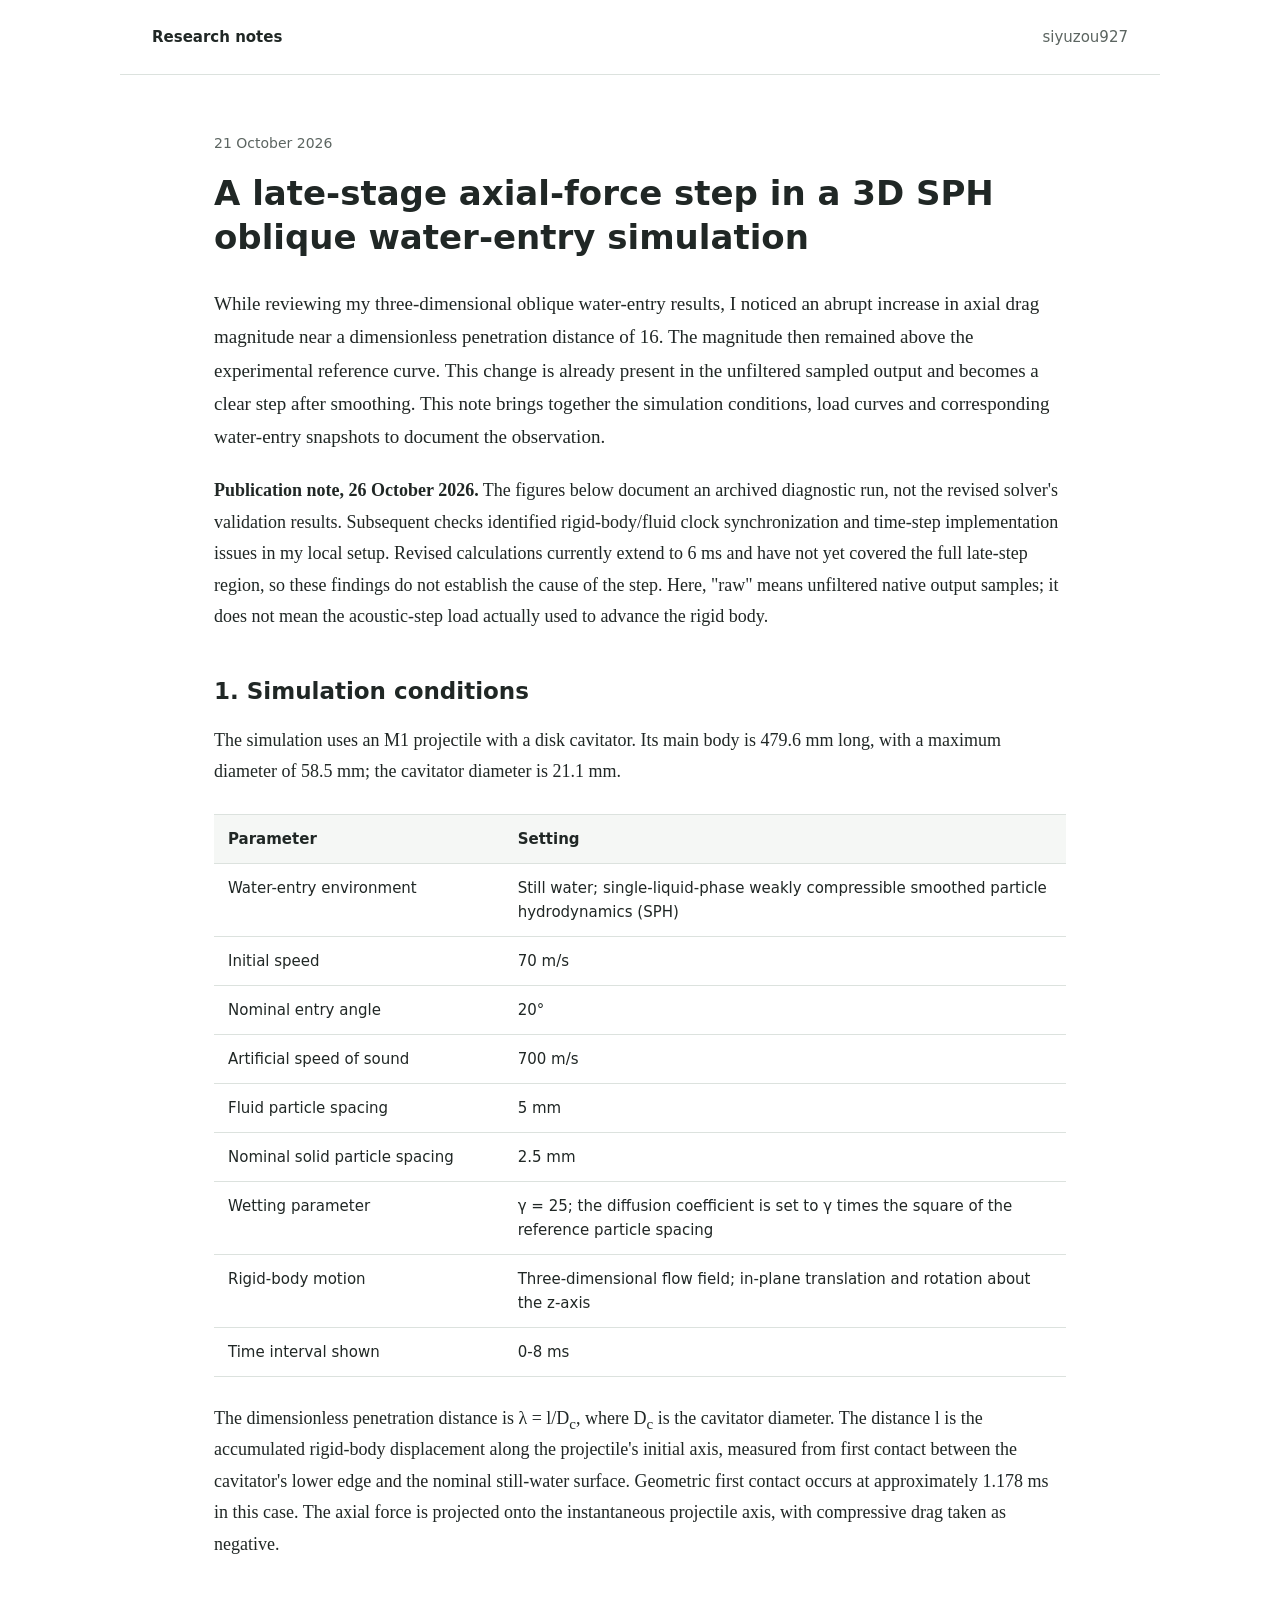
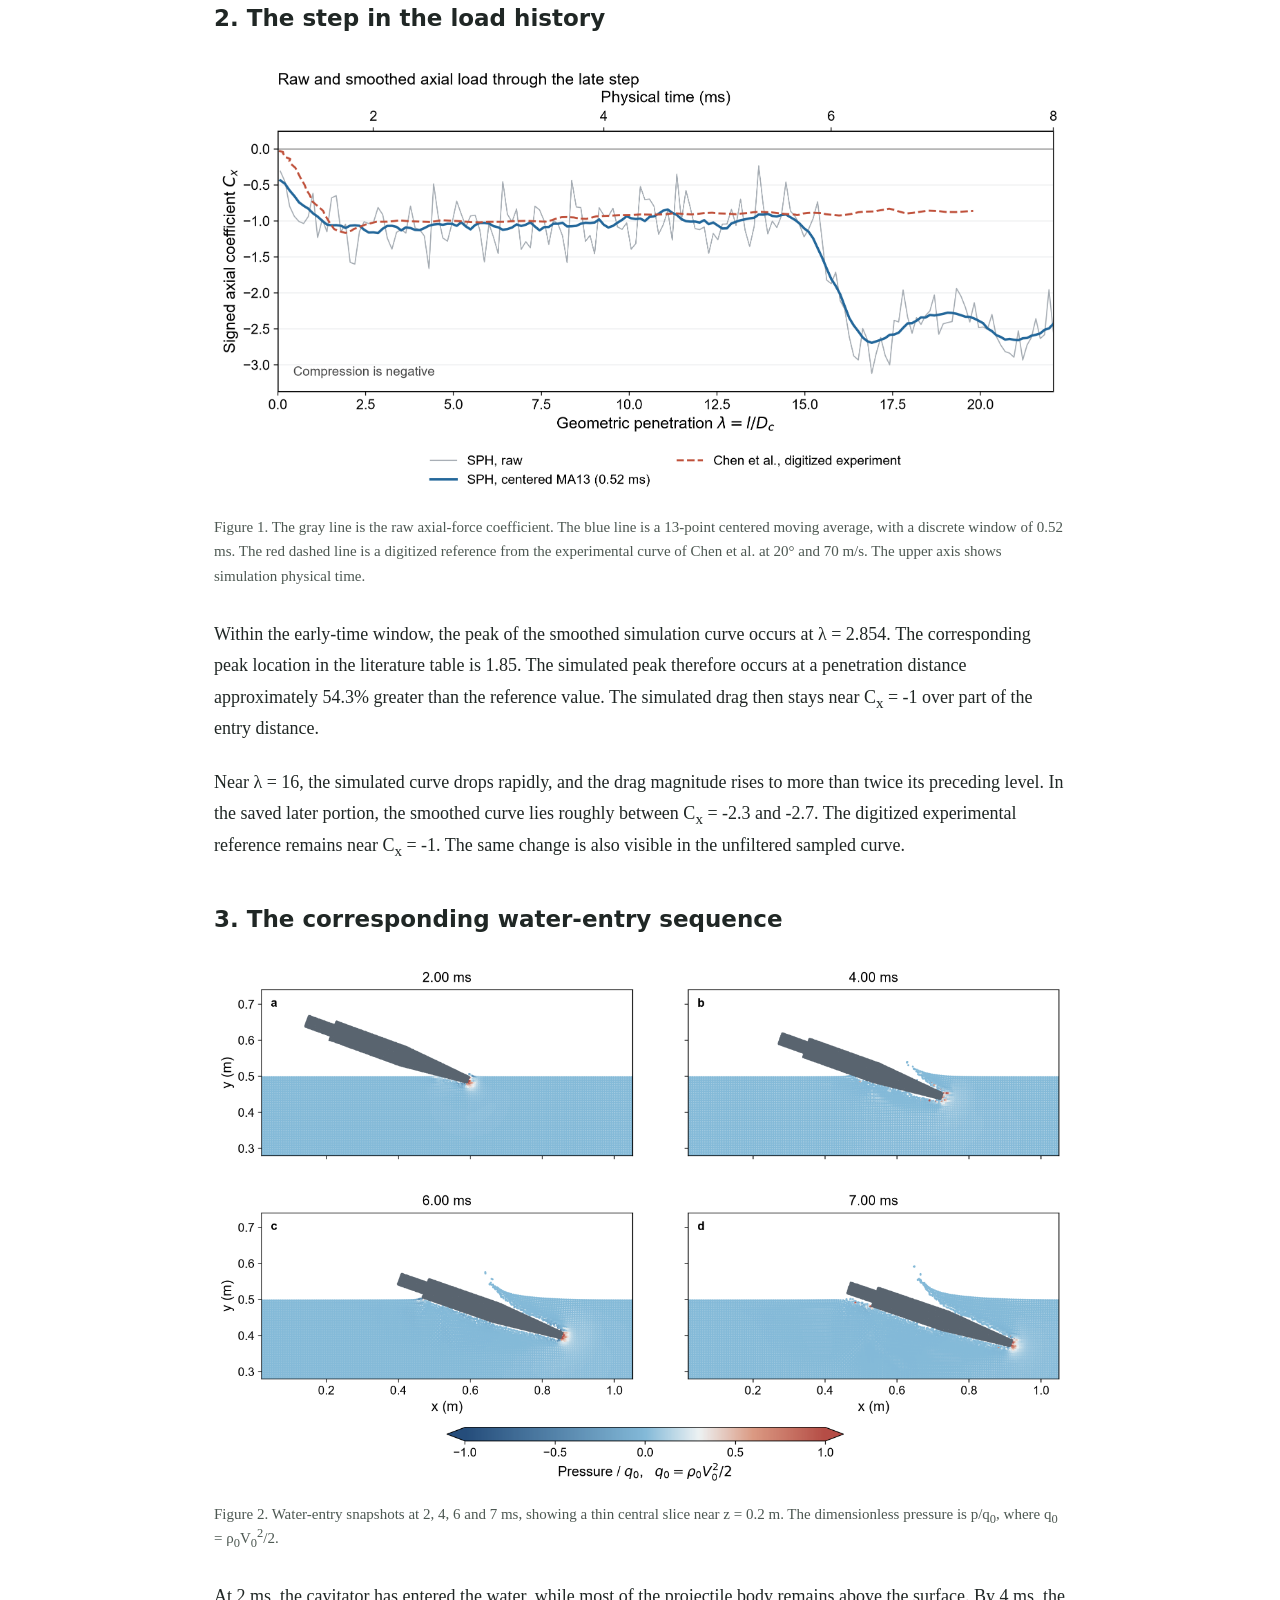
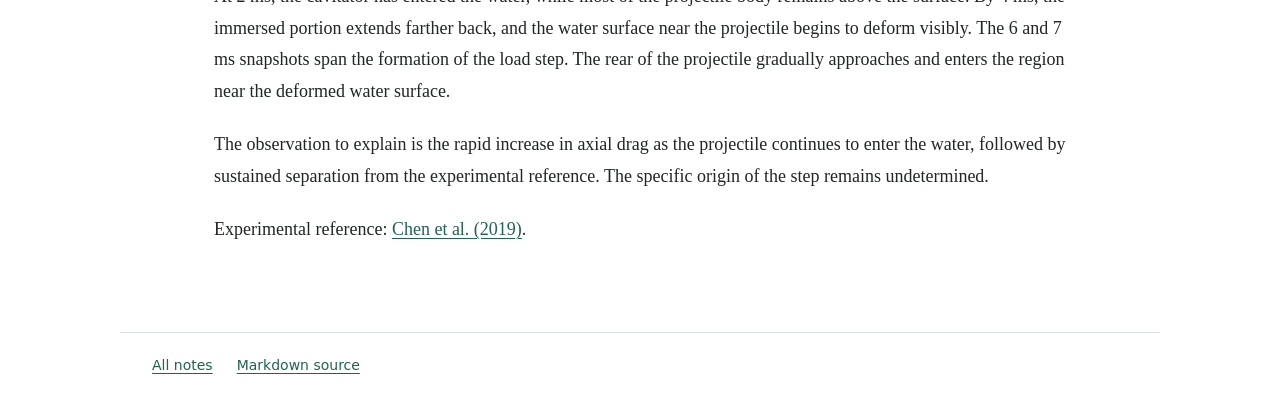
==== posts/2026-10-21-axial-force-step.html @ 776e1f94 "Publish reviewed research note on the archived 3D axial-force step" ====
<!-- Generated by tools/build.mjs; edit Markdown, site.json or the builder. -->
<!doctype html>
<html lang="en">
<head>
  <meta charset="utf-8">
  <meta name="viewport" content="width=device-width, initial-scale=1">
  <meta name="description" content="A late increase in axial drag near λ = 16, recorded alongside the simulation conditions and water-entry snapshots. The origin of the step remains undetermined.">
  <title>A late-stage axial-force step in a 3D SPH oblique water-entry simulation | siyuzou927</title>
  <link rel="stylesheet" href="../assets/style.css">
</head>
<body>
  <a class="skip-link" href="#main">Skip to content</a>
  <header class="site-header"><a class="site-name" href="../index.html">Research notes</a><span class="account">siyuzou927</span></header>
  <main id="main" tabindex="-1"><article class="article"><header><time class="meta" datetime="2026-10-21">21 October 2026</time><h1>A late-stage axial-force step in a 3D SPH oblique water-entry simulation</h1></header>
<p>While reviewing my three-dimensional oblique water-entry results, I noticed an abrupt increase in axial drag magnitude near a dimensionless penetration distance of 16. The magnitude then remained above the experimental reference curve. This change is already present in the unfiltered sampled output and becomes a clear step after smoothing. This note brings together the simulation conditions, load curves and corresponding water-entry snapshots to document the observation.</p>
<p><strong>Publication note, 26 October 2026.</strong> The figures below document an archived diagnostic run, not the revised solver&#39;s validation results. Subsequent checks identified rigid-body/fluid clock synchronization and time-step implementation issues in my local setup. Revised calculations currently extend to 6 ms and have not yet covered the full late-step region, so these findings do not establish the cause of the step. Here, &quot;raw&quot; means unfiltered native output samples; it does not mean the acoustic-step load actually used to advance the rigid body.</p>
<h2>1. Simulation conditions</h2>
<p>The simulation uses an M1 projectile with a disk cavitator. Its main body is 479.6 mm long, with a maximum diameter of 58.5 mm; the cavitator diameter is 21.1 mm.</p>
<table>
<thead>
<tr>
<th>Parameter</th>
<th>Setting</th>
</tr>
</thead>
<tbody><tr>
<td>Water-entry environment</td>
<td>Still water; single-liquid-phase weakly compressible smoothed particle hydrodynamics (SPH)</td>
</tr>
<tr>
<td>Initial speed</td>
<td>70 m/s</td>
</tr>
<tr>
<td>Nominal entry angle</td>
<td>20°</td>
</tr>
<tr>
<td>Artificial speed of sound</td>
<td>700 m/s</td>
</tr>
<tr>
<td>Fluid particle spacing</td>
<td>5 mm</td>
</tr>
<tr>
<td>Nominal solid particle spacing</td>
<td>2.5 mm</td>
</tr>
<tr>
<td>Wetting parameter</td>
<td>γ = 25; the diffusion coefficient is set to γ times the square of the reference particle spacing</td>
</tr>
<tr>
<td>Rigid-body motion</td>
<td>Three-dimensional flow field; in-plane translation and rotation about the z-axis</td>
</tr>
<tr>
<td>Time interval shown</td>
<td>0-8 ms</td>
</tr>
</tbody></table>
<p>The dimensionless penetration distance is λ = l/D<sub>c</sub>, where D<sub>c</sub> is the cavitator diameter. The distance l is the accumulated rigid-body displacement along the projectile&#39;s initial axis, measured from first contact between the cavitator&#39;s lower edge and the nominal still-water surface. Geometric first contact occurs at approximately 1.178 ms in this case. The axial force is projected onto the instantaneous projectile axis, with compressive drag taken as negative.</p>
<h2>2. The step in the load history</h2>
<figure>
<a href="../assets/axial-force-step/01_signed_axial_step.png"><img src="../assets/axial-force-step/01_signed_axial_step.png" alt="Raw and smoothed signed axial-force coefficients compared with a digitized experimental reference, showing a downward step near lambda = 16." width="2467" height="1264"></a>
<figcaption>Figure 1. The gray line is the raw axial-force coefficient. The blue line is a 13-point centered moving average, with a discrete window of 0.52 ms. The red dashed line is a digitized reference from the experimental curve of Chen et al. at 20° and 70 m/s. The upper axis shows simulation physical time.</figcaption>
</figure>

<p>Within the early-time window, the peak of the smoothed simulation curve occurs at λ = 2.854. The corresponding peak location in the literature table is 1.85. The simulated peak therefore occurs at a penetration distance approximately 54.3% greater than the reference value. The simulated drag then stays near C<sub>x</sub> = -1 over part of the entry distance.</p>
<p>Near λ = 16, the simulated curve drops rapidly, and the drag magnitude rises to more than twice its preceding level. In the saved later portion, the smoothed curve lies roughly between C<sub>x</sub> = -2.3 and -2.7. The digitized experimental reference remains near C<sub>x</sub> = -1. The same change is also visible in the unfiltered sampled curve.</p>
<h2>3. The corresponding water-entry sequence</h2>
<figure>
<a href="../assets/axial-force-step/02_actual_vtp_entry_sequence.png"><img src="../assets/axial-force-step/02_actual_vtp_entry_sequence.png" alt="Water-entry snapshots from the original VTP files at 2, 4, 6 and 7 ms, with liquid particles colored by dimensionless pressure." width="2652" height="1626"></a>
<figcaption>Figure 2. Water-entry snapshots at 2, 4, 6 and 7 ms, showing a thin central slice near z = 0.2 m. The dimensionless pressure is p/q<sub>0</sub>, where q<sub>0</sub> = ρ<sub>0</sub>V<sub>0</sub><sup>2</sup>/2.</figcaption>
</figure>

<p>At 2 ms, the cavitator has entered the water, while most of the projectile body remains above the surface. By 4 ms, the immersed portion extends farther back, and the water surface near the projectile begins to deform visibly. The 6 and 7 ms snapshots span the formation of the load step. The rear of the projectile gradually approaches and enters the region near the deformed water surface.</p>
<p>The observation to explain is the rapid increase in axial drag as the projectile continues to enter the water, followed by sustained separation from the experimental reference. The specific origin of the step remains undetermined.</p>
<p>Experimental reference: <a href="https://doi.org/10.1016/j.ijnaoe.2018.09.002">Chen et al. (2019)</a>.</p>
</article></main>
  <footer class="site-footer"><a href="../index.html">All notes</a><a href="2026-10-21-axial-force-step.md">Markdown source</a></footer>
</body>
</html>
---- assets/style.css ----
:root {
  color-scheme: light;
  --ink: #202725;
  --muted: #5c6561;
  --line: #dce2de;
  --accent: #21634d;
}
* { box-sizing: border-box; }
html { background: #fff; }
body { margin: 0; color: var(--ink); font: 18px/1.75 Georgia, "Times New Roman", serif; overflow-wrap: anywhere; }
a { color: var(--accent); text-underline-offset: 0.18em; }
a:hover { text-decoration-thickness: 2px; }
a:focus-visible { outline: 3px solid #b25b43; outline-offset: 5px; }
.skip-link { position: absolute; left: 20px; top: 12px; transform: translateY(-200%); padding: 8px 14px; background: #fff; z-index: 10; font: 15px/1.5 system-ui, sans-serif; }
.skip-link:focus { transform: translateY(0); }
.site-header, .site-footer, .meta, h1, h2, thead, .post-date { font-family: system-ui, -apple-system, "Segoe UI", sans-serif; }
.site-header { max-width: 1040px; margin: auto; padding: 24px 32px; display: flex; flex-wrap: wrap; justify-content: space-between; gap: 8px 24px; border-bottom: 1px solid var(--line); font-size: 15px; }
.site-name { color: var(--ink); font-weight: 650; text-decoration: none; }
.account { color: var(--muted); }
main { max-width: 916px; margin: 0 auto; padding: 52px 32px 64px; min-height: 65vh; }
h1, h2 { line-height: 1.3; font-weight: 650; }
h1 { margin: 12px 0 28px; font-size: 34px; }
h2 { margin: 44px 0 18px; font-size: 23px; }
p { margin: 0 0 22px; }
.meta, .post-date { color: var(--muted); font-size: 14px; }
.article > p:first-of-type { font-size: 19px; }
table { width: 100%; border-collapse: collapse; table-layout: fixed; margin: 26px 0; font: 15px/1.6 system-ui, -apple-system, "Segoe UI", sans-serif; }
th, td { text-align: left; vertical-align: top; padding: 12px 14px; border-bottom: 1px solid var(--line); overflow-wrap: anywhere; }
th { border-top: 1px solid var(--line); background: #f5f7f5; font-weight: 650; }
th:first-child, td:first-child { width: 34%; }
figure { margin: 30px 0; }
figure a { display: block; }
img { display: block; max-width: 100%; height: auto; }
figcaption { margin-top: 14px; font-size: 15px; line-height: 1.65; color: #4d5852; }
sub, sup { line-height: 0; }
.post-list { margin: 0; padding: 0; list-style: none; }
.post-list li { padding: 24px 0 30px; border-top: 1px solid var(--line); border-bottom: 1px solid var(--line); }
.post-list h2 { margin: 9px 0 14px; font-size: 25px; }
.post-list h2 a { color: var(--ink); text-decoration: none; }
.post-list h2 a:hover { color: var(--accent); text-decoration: underline; }
.post-list p { margin-bottom: 0; }
.site-footer { max-width: 1040px; margin: 0 auto; padding: 20px 32px 32px; border-top: 1px solid var(--line); color: var(--muted); font-size: 14px; display: flex; gap: 24px; flex-wrap: wrap; }
@media (max-width: 600px) {
  body { font-size: 17px; line-height: 1.75; }
  .site-header { padding: 18px 20px; }
  main { padding: 32px 20px 44px; }
  h1 { font-size: 28px; margin-bottom: 24px; }
  h2 { font-size: 21px; margin-top: 34px; }
  .article > p:first-of-type { font-size: 18px; }
  .post-list h2 { font-size: 23px; }
  table { font-size: 14px; }
  th, td { padding: 10px 8px; }
  th:first-child, td:first-child { width: 37%; }
  figcaption { font-size: 14px; }
  .site-footer { padding: 18px 20px 26px; }
}
@media print {
  .site-header, .site-footer { display: none; }
  main { max-width: none; padding: 0; }
  body { font-size: 11pt; }
  h1 { font-size: 22pt; }
  figure, tr { break-inside: avoid; }
}
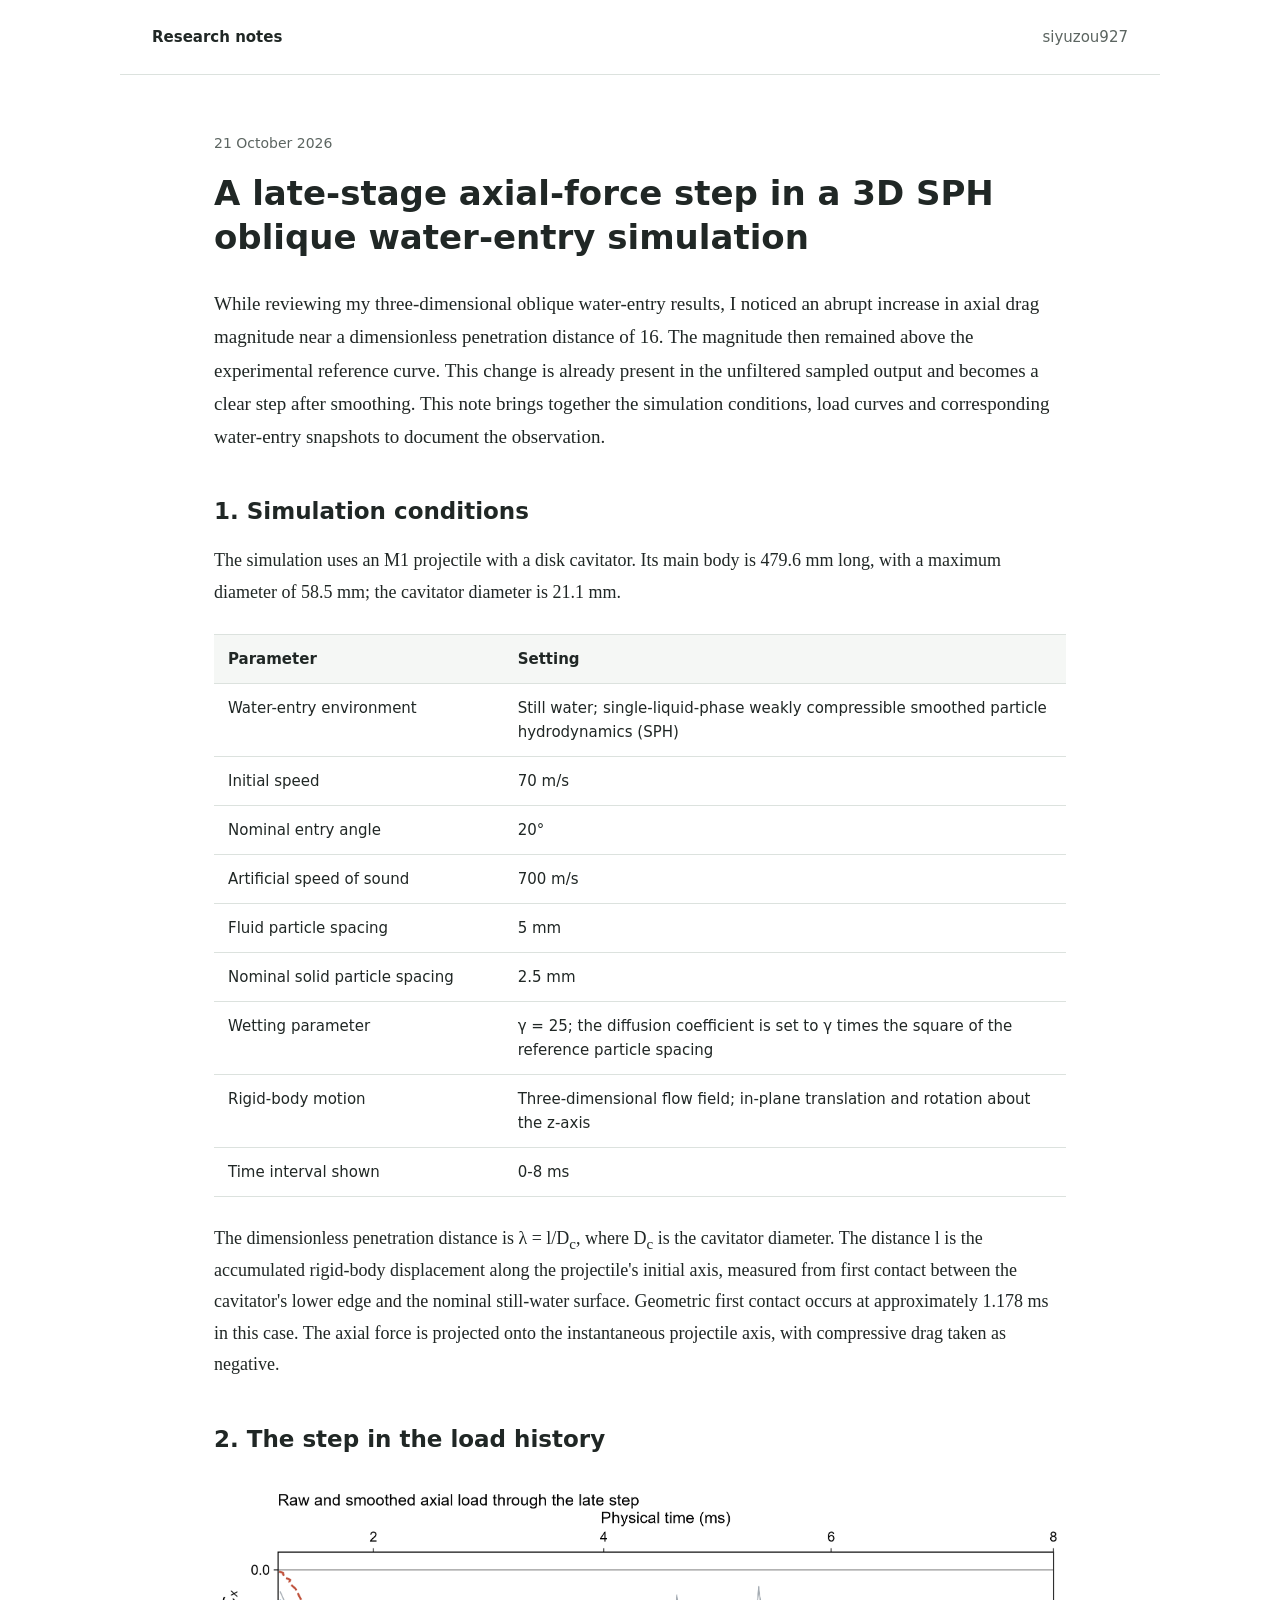
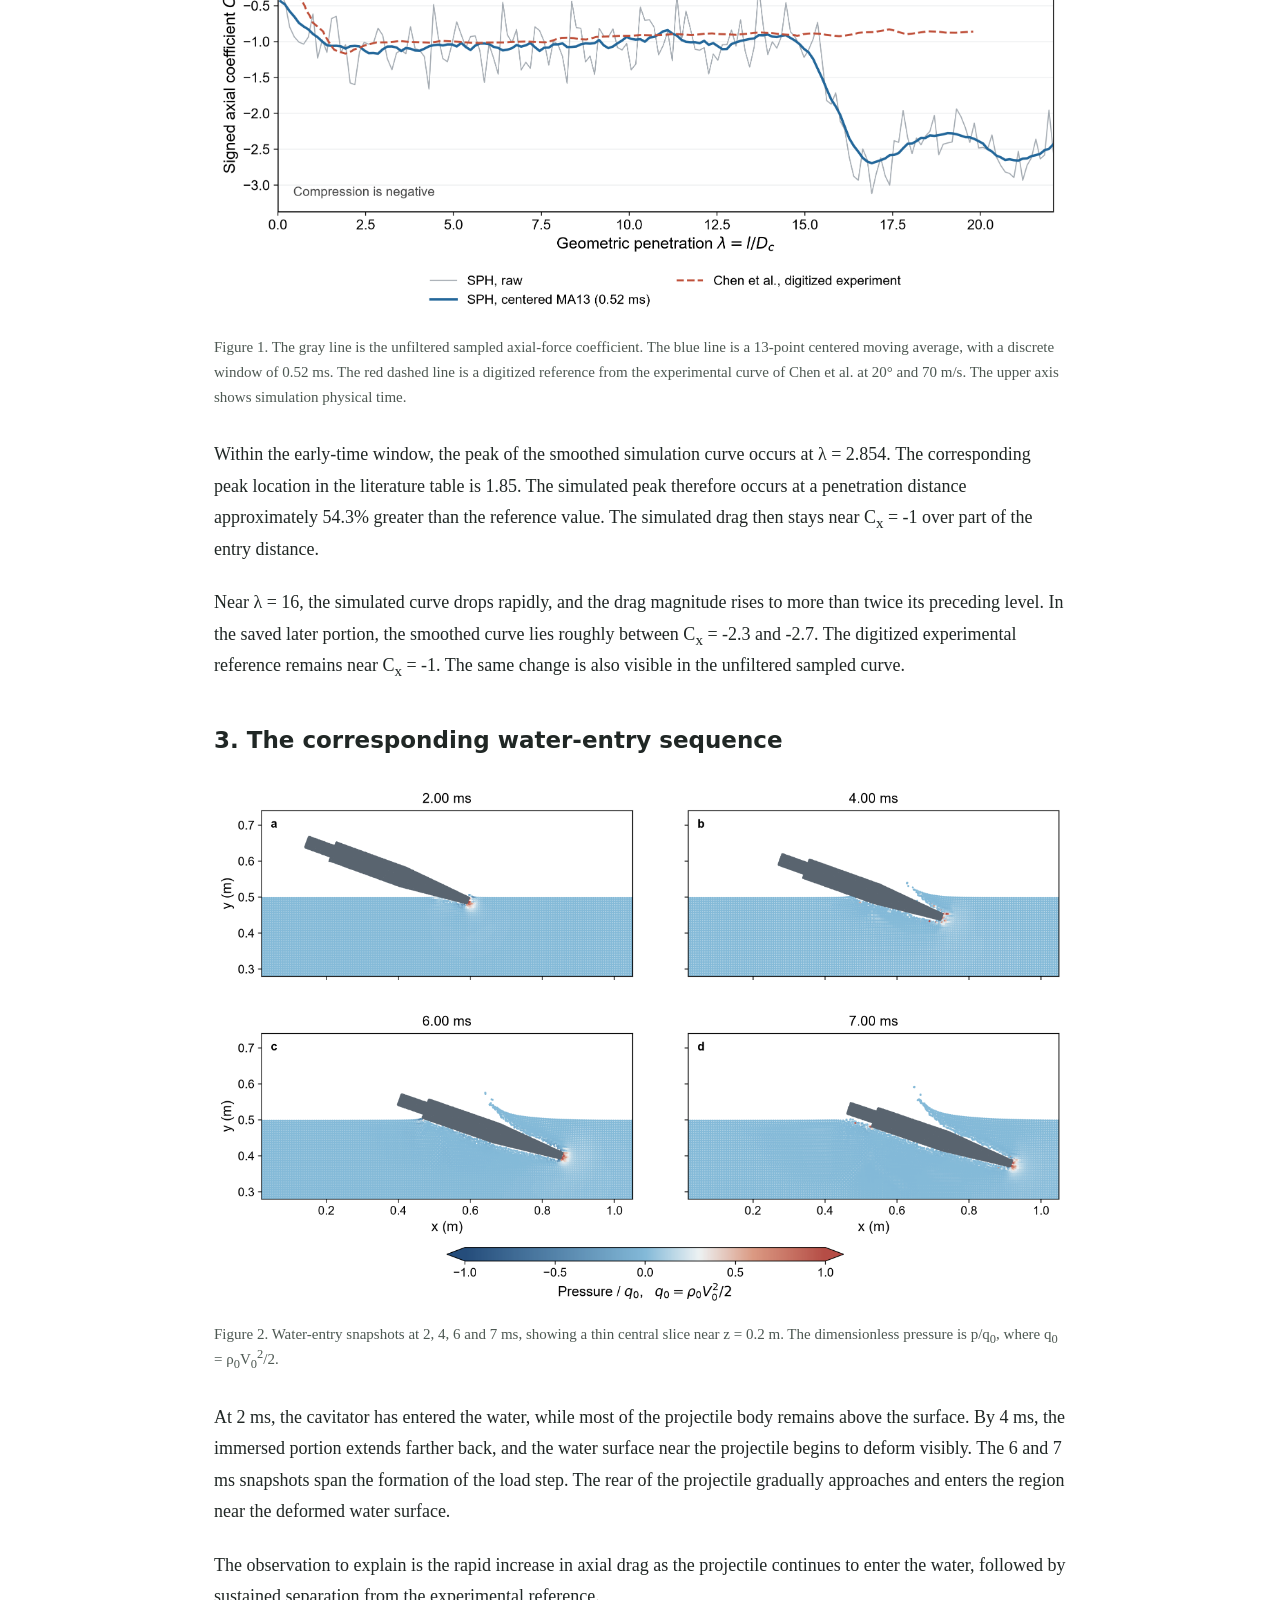
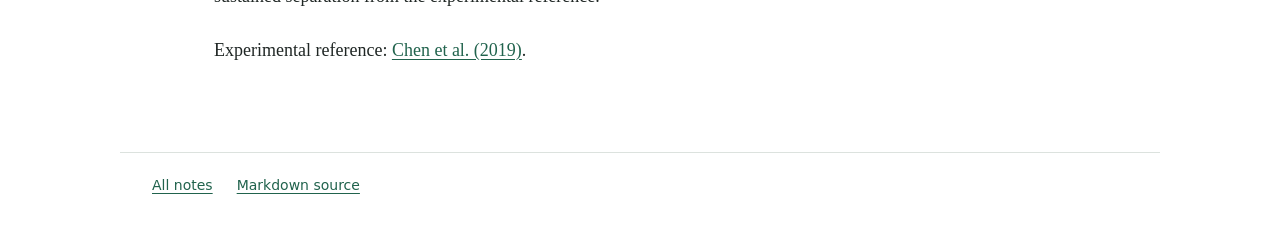
==== commit 9545d383: "Remove publication commentary and keep the note focused on observations" ====
--- a/posts/2026-10-21-axial-force-step.html
+++ b/posts/2026-10-21-axial-force-step.html
@@ -4,7 +4,7 @@
 <head>
   <meta charset="utf-8">
   <meta name="viewport" content="width=device-width, initial-scale=1">
-  <meta name="description" content="A late increase in axial drag near λ = 16, recorded alongside the simulation conditions and water-entry snapshots. The origin of the step remains undetermined.">
+  <meta name="description" content="A late increase in axial drag near λ = 16, recorded alongside the simulation conditions and water-entry snapshots.">
   <title>A late-stage axial-force step in a 3D SPH oblique water-entry simulation | siyuzou927</title>
   <link rel="stylesheet" href="../assets/style.css">
 </head>
@@ -13,7 +13,6 @@
   <header class="site-header"><a class="site-name" href="../index.html">Research notes</a><span class="account">siyuzou927</span></header>
   <main id="main" tabindex="-1"><article class="article"><header><time class="meta" datetime="2026-10-21">21 October 2026</time><h1>A late-stage axial-force step in a 3D SPH oblique water-entry simulation</h1></header>
 <p>While reviewing my three-dimensional oblique water-entry results, I noticed an abrupt increase in axial drag magnitude near a dimensionless penetration distance of 16. The magnitude then remained above the experimental reference curve. This change is already present in the unfiltered sampled output and becomes a clear step after smoothing. This note brings together the simulation conditions, load curves and corresponding water-entry snapshots to document the observation.</p>
-<p><strong>Publication note, 26 October 2026.</strong> The figures below document an archived diagnostic run, not the revised solver&#39;s validation results. Subsequent checks identified rigid-body/fluid clock synchronization and time-step implementation issues in my local setup. Revised calculations currently extend to 6 ms and have not yet covered the full late-step region, so these findings do not establish the cause of the step. Here, &quot;raw&quot; means unfiltered native output samples; it does not mean the acoustic-step load actually used to advance the rigid body.</p>
 <h2>1. Simulation conditions</h2>
 <p>The simulation uses an M1 projectile with a disk cavitator. Its main body is 479.6 mm long, with a maximum diameter of 58.5 mm; the cavitator diameter is 21.1 mm.</p>
 <table>
@@ -64,7 +63,7 @@
 <h2>2. The step in the load history</h2>
 <figure>
 <a href="../assets/axial-force-step/01_signed_axial_step.png"><img src="../assets/axial-force-step/01_signed_axial_step.png" alt="Raw and smoothed signed axial-force coefficients compared with a digitized experimental reference, showing a downward step near lambda = 16." width="2467" height="1264"></a>
-<figcaption>Figure 1. The gray line is the raw axial-force coefficient. The blue line is a 13-point centered moving average, with a discrete window of 0.52 ms. The red dashed line is a digitized reference from the experimental curve of Chen et al. at 20° and 70 m/s. The upper axis shows simulation physical time.</figcaption>
+<figcaption>Figure 1. The gray line is the unfiltered sampled axial-force coefficient. The blue line is a 13-point centered moving average, with a discrete window of 0.52 ms. The red dashed line is a digitized reference from the experimental curve of Chen et al. at 20° and 70 m/s. The upper axis shows simulation physical time.</figcaption>
 </figure>
 
 <p>Within the early-time window, the peak of the smoothed simulation curve occurs at λ = 2.854. The corresponding peak location in the literature table is 1.85. The simulated peak therefore occurs at a penetration distance approximately 54.3% greater than the reference value. The simulated drag then stays near C<sub>x</sub> = -1 over part of the entry distance.</p>
@@ -76,7 +75,7 @@
 </figure>
 
 <p>At 2 ms, the cavitator has entered the water, while most of the projectile body remains above the surface. By 4 ms, the immersed portion extends farther back, and the water surface near the projectile begins to deform visibly. The 6 and 7 ms snapshots span the formation of the load step. The rear of the projectile gradually approaches and enters the region near the deformed water surface.</p>
-<p>The observation to explain is the rapid increase in axial drag as the projectile continues to enter the water, followed by sustained separation from the experimental reference. The specific origin of the step remains undetermined.</p>
+<p>The observation to explain is the rapid increase in axial drag as the projectile continues to enter the water, followed by sustained separation from the experimental reference.</p>
 <p>Experimental reference: <a href="https://doi.org/10.1016/j.ijnaoe.2018.09.002">Chen et al. (2019)</a>.</p>
 </article></main>
   <footer class="site-footer"><a href="../index.html">All notes</a><a href="2026-10-21-axial-force-step.md">Markdown source</a></footer>
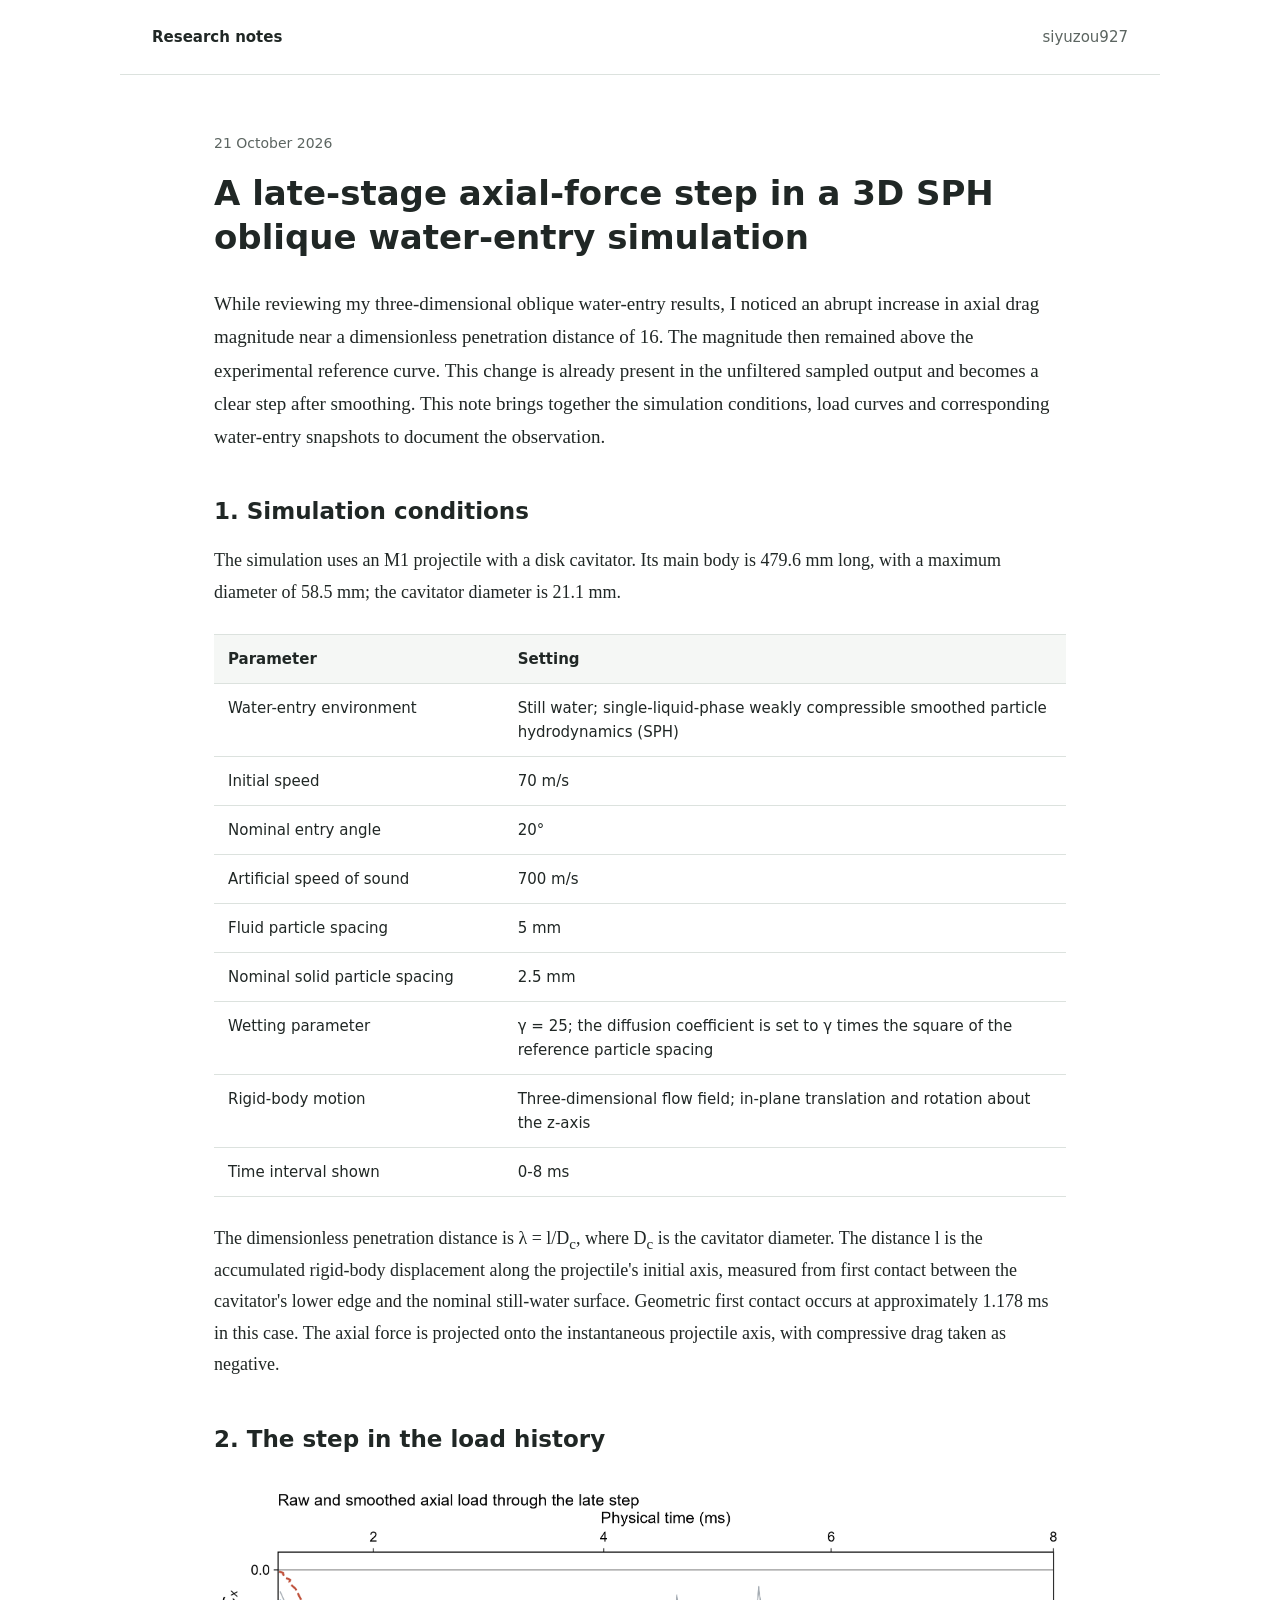
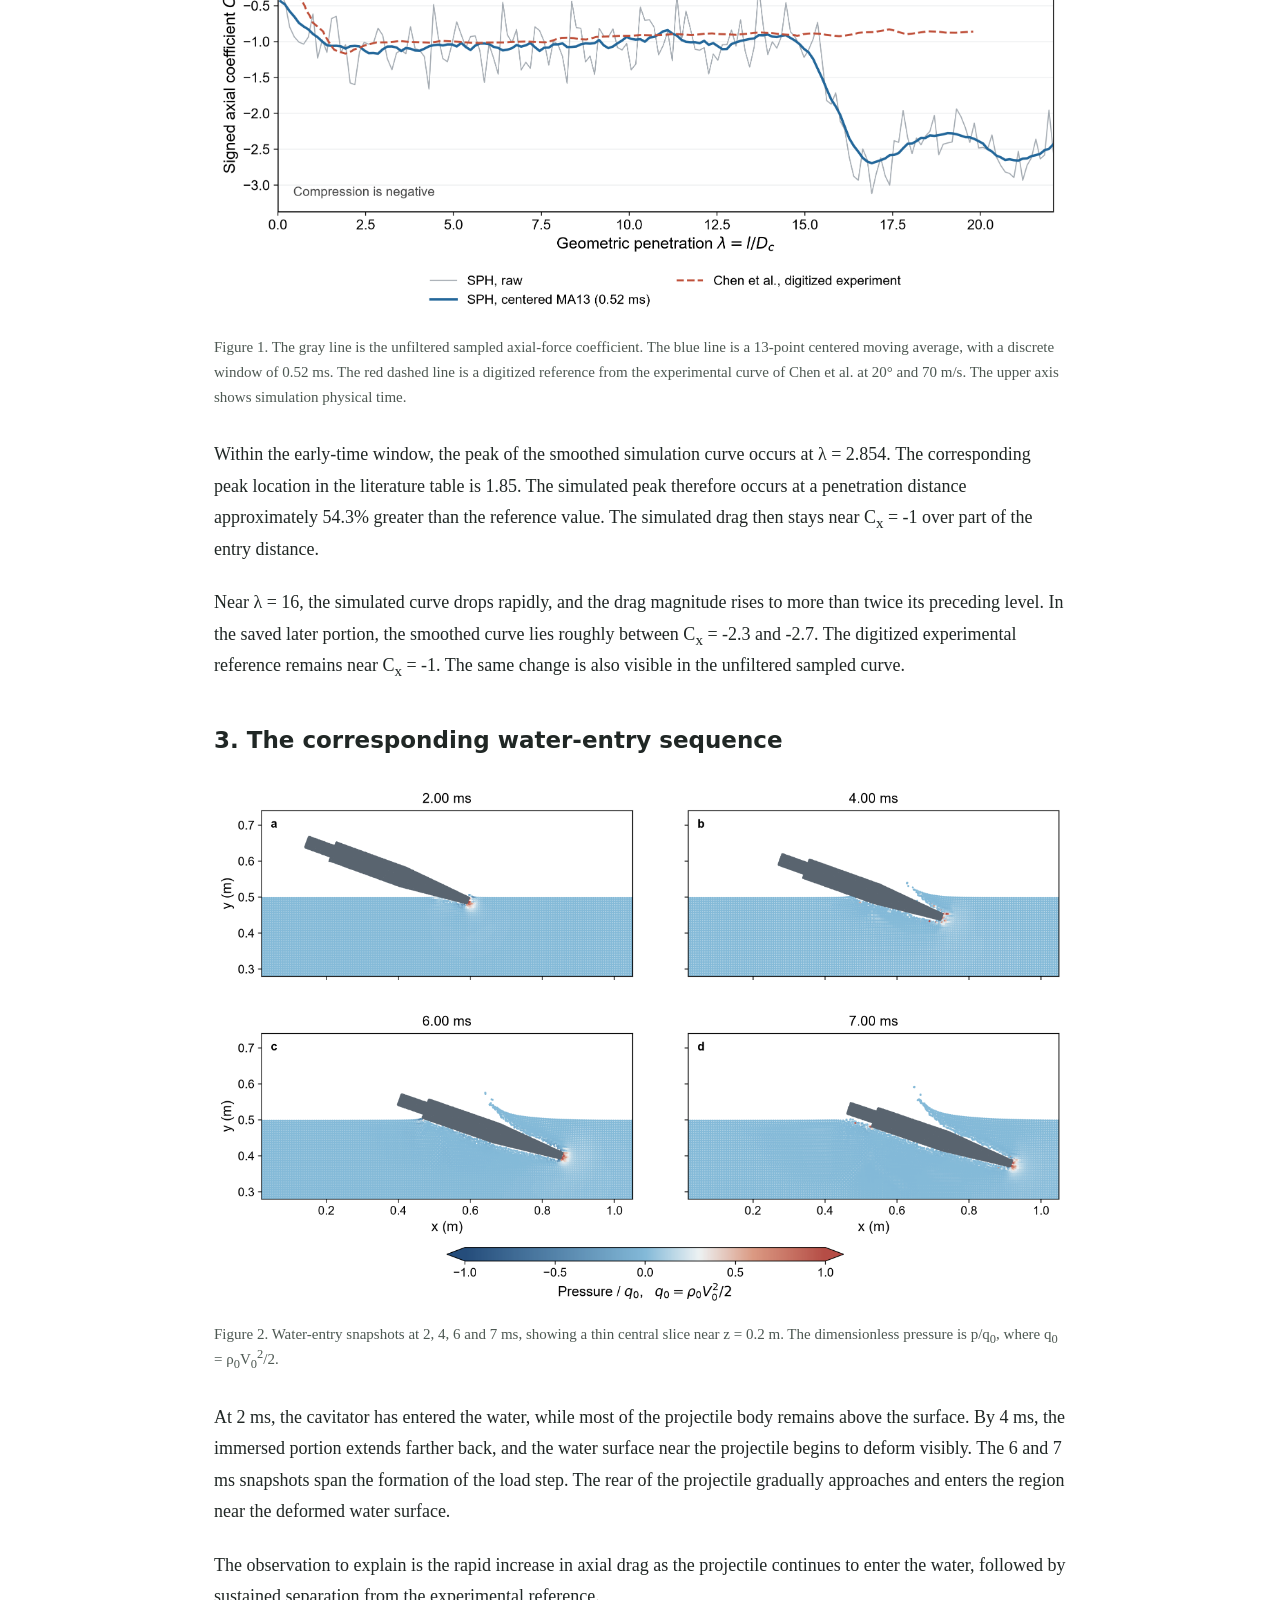
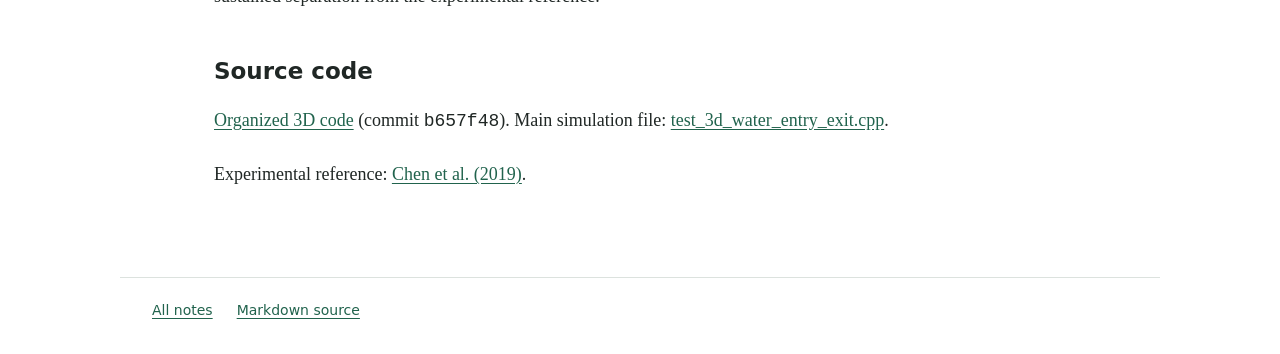
==== commit be41fd03: "Link organized 3D source at a fixed commit" ====
--- a/posts/2026-10-21-axial-force-step.html
+++ b/posts/2026-10-21-axial-force-step.html
@@ -76,6 +76,8 @@
 
 <p>At 2 ms, the cavitator has entered the water, while most of the projectile body remains above the surface. By 4 ms, the immersed portion extends farther back, and the water surface near the projectile begins to deform visibly. The 6 and 7 ms snapshots span the formation of the load step. The rear of the projectile gradually approaches and enters the region near the deformed water surface.</p>
 <p>The observation to explain is the rapid increase in axial drag as the projectile continues to enter the water, followed by sustained separation from the experimental reference.</p>
+<h2>Source code</h2>
+<p><a href="https://github.com/SiyuZou927/SPHinXsys-Siyu-Zou/tree/b657f4870c1617c3e1e4cffa56b307812ccd9e36/tests/3d_examples/test_3d_zsy_oblique_water_entry_exit">Organized 3D code</a> (commit <code>b657f48</code>). Main simulation file: <a href="https://github.com/SiyuZou927/SPHinXsys-Siyu-Zou/blob/b657f4870c1617c3e1e4cffa56b307812ccd9e36/tests/3d_examples/test_3d_zsy_oblique_water_entry_exit/test_3d_water_entry_exit.cpp">test_3d_water_entry_exit.cpp</a>.</p>
 <p>Experimental reference: <a href="https://doi.org/10.1016/j.ijnaoe.2018.09.002">Chen et al. (2019)</a>.</p>
 </article></main>
   <footer class="site-footer"><a href="../index.html">All notes</a><a href="2026-10-21-axial-force-step.md">Markdown source</a></footer>
